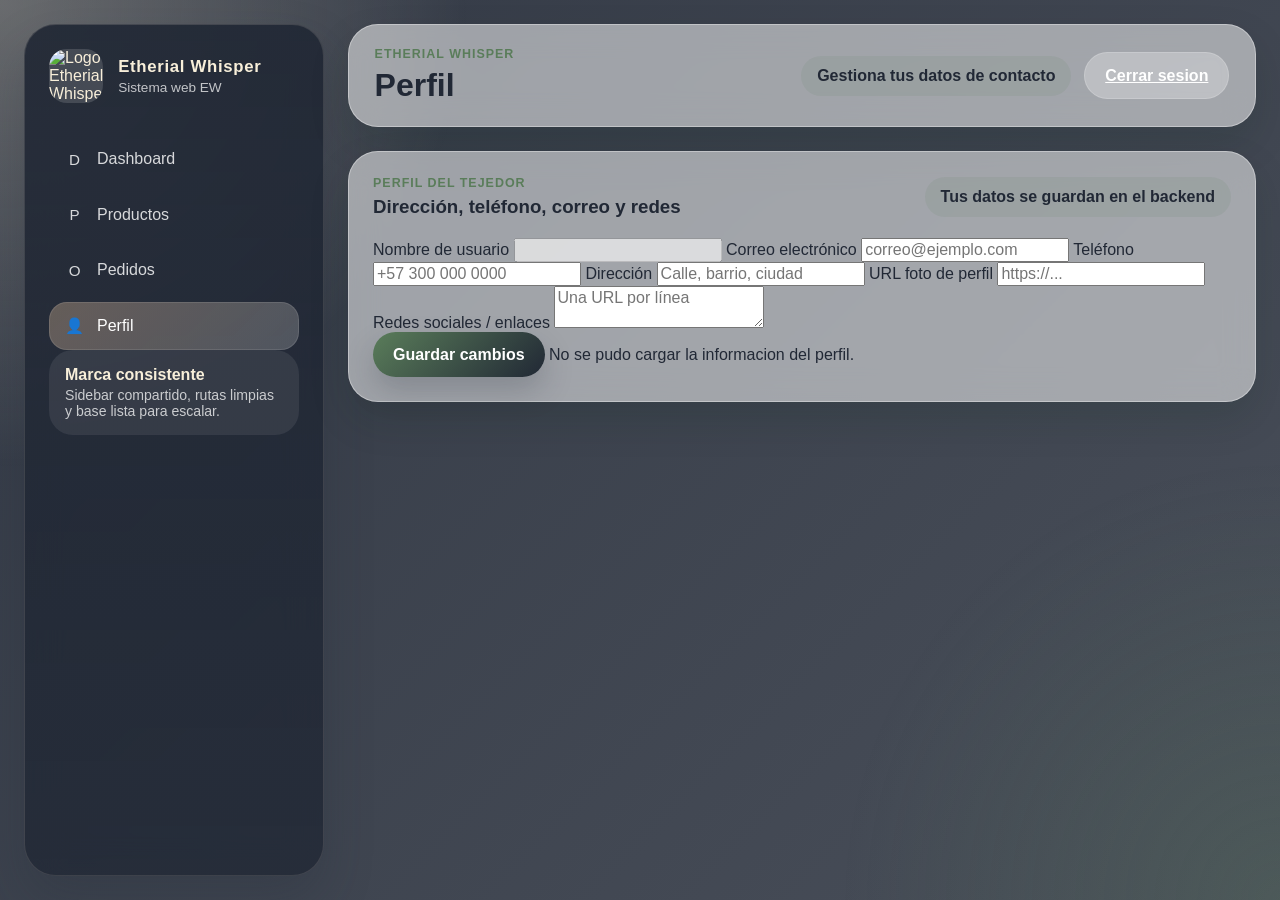
==== perfil.html @ 167bce97 "gran avance pagos y cambio estilo" ====
<!DOCTYPE html>
<html lang="es">
<head>
  <meta charset="UTF-8">
  <meta name="viewport" content="width=device-width, initial-scale=1.0">
  <title>EW | Perfil</title>
  <link rel="stylesheet" href="css/global.css">
  <link rel="stylesheet" href="css/tablero.css">
</head>
<body data-page="perfil">
  <div class="page-shell">
    <aside class="sidebar" data-sidebar></aside>

    <main class="content-shell">
      <header class="topbar">
        <div>
          <p class="eyebrow">Etherial Whisper</p>
          <h1>Perfil</h1>
        </div>
        <div class="topbar-actions">
          <span class="welcome-chip">Gestiona tus datos de contacto</span>
          <a class="button ghost" href="/logout">Cerrar sesion</a>
        </div>
      </header>

      <section class="panel module-panel">
        <div class="panel-header">
          <div>
            <p class="panel-kicker">Perfil del tejedor</p>
            <h3>Dirección, teléfono, correo y redes</h3>
          </div>
          <span class="section-badge">Tus datos se guardan en el backend</span>
        </div>

        <form class="profile-form" id="profileForm">
          <div class="form-grid">
            <label class="field-group">
              <span>Nombre de usuario</span>
              <input type="text" id="username" disabled>
            </label>
            <label class="field-group">
              <span>Correo electrónico</span>
              <input type="email" id="email" placeholder="correo@ejemplo.com">
            </label>
            <label class="field-group">
              <span>Teléfono</span>
              <input type="tel" id="phone" placeholder="+57 300 000 0000">
            </label>
            <label class="field-group field-full">
              <span>Dirección</span>
              <input type="text" id="address" placeholder="Calle, barrio, ciudad">
            </label>
            <label class="field-group field-full">
              <span>URL foto de perfil</span>
              <input type="url" id="photoUrl" placeholder="https://...">
            </label>
            <label class="field-group field-full">
              <span>Redes sociales / enlaces</span>
              <textarea id="socialLinks" placeholder="Una URL por línea"></textarea>
            </label>
          </div>

          <div class="profile-actions">
            <button class="button primary" type="submit">Guardar cambios</button>
            <span class="mini-copy" id="profileStatus">Cargando datos...</span>
          </div>
        </form>
      </section>
    </main>
  </div>

  <script src="js/shared-layout.js"></script>
  <script src="js/perfil.js"></script>
</body>
</html>
---- css/global.css ----
:root {
  --brand-dark: #212835;
  --brand: #5a7d5a;
  --brand-soft: #bfa288;
  --mint: #f8efda;
  --surface: rgba(255, 255, 255, 0.52);
  --surface-strong: rgba(255, 255, 255, 0.72);
  --border-soft: rgba(255, 255, 255, 0.35);
  --text-strong: #212835;
  --text-main: #212835;
  --text-muted: #747274;
  --shadow-soft: 0 18px 40px rgba(9, 37, 24, 0.14);
}

* {
  box-sizing: border-box;
}

html,
body {
  margin: 0;
  min-height: 100%;
}

body {
  font-family: "Segoe UI", "Trebuchet MS", sans-serif;
  color: var(--text-main);
  background:
    linear-gradient(135deg, rgba(33, 40, 53, 0.92), rgba(33, 40, 53, 0.82)),
    url("../images/Branding/background.jpg") center / cover fixed;
}

body::before {
  content: "";
  position: fixed;
  inset: 0;
  background:
    radial-gradient(circle at top left, rgba(248, 239, 218, 0.28), transparent 30%),
    radial-gradient(circle at bottom right, rgba(90, 125, 90, 0.24), transparent 28%);
  pointer-events: none;
}

a {
  color: inherit;
}

button,
input,
select,
textarea {
  font: inherit;
}

.page-shell {
  position: relative;
  z-index: 1;
  display: grid;
  grid-template-columns: 300px minmax(0, 1fr);
  min-height: 100vh;
  gap: 1.5rem;
  padding: 1.5rem;
}

.sidebar {
  position: sticky;
  top: 1.5rem;
  align-self: start;
  min-height: calc(100vh - 3rem);
  padding: 1.5rem;
  border-radius: 32px;
  background: linear-gradient(180deg, rgba(33, 40, 53, 0.92), rgba(33, 40, 53, 0.82));
  border: 1px solid rgba(248, 239, 218, 0.12);
  backdrop-filter: blur(18px);
  box-shadow: 0 24px 50px rgba(33, 40, 53, 0.24);
  color: #f8efda;
}

.sidebar-shell {
  display: flex;
  flex-direction: column;
  height: 100%;
}

.brand-block {
  display: flex;
  align-items: center;
  gap: 0.95rem;
  margin-bottom: 2rem;
}

.brand-logo {
  width: 54px;
  height: 54px;
  border-radius: 18px;
  object-fit: cover;
  background: rgba(255, 255, 255, 0.14);
}

.brand-copy {
  display: grid;
  gap: 0.15rem;
}

.brand-title {
  font-size: 1.05rem;
  font-weight: 800;
  letter-spacing: 0.04em;
}

.brand-subtitle {
  font-size: 0.85rem;
  color: rgba(255, 255, 255, 0.72);
}

.sidebar-nav {
  display: grid;
  gap: 0.45rem;
}

.sidebar-link {
  display: flex;
  align-items: center;
  gap: 0.8rem;
  padding: 0.95rem 1rem;
  border-radius: 18px;
  text-decoration: none;
  color: rgba(255, 255, 255, 0.82);
  transition: transform 180ms ease, background 180ms ease, color 180ms ease;
}

.sidebar-link:hover {
  transform: translateX(4px);
  background: rgba(255, 255, 255, 0.12);
  color: white;
}

.sidebar-link.active {
  background: linear-gradient(135deg, rgba(191, 162, 135, 0.42), rgba(255, 255, 255, 0.2));
  color: white;
  box-shadow: inset 0 0 0 1px rgba(255, 255, 255, 0.1);
}

.sidebar-icon {
  width: 1.2rem;
  text-align: center;
  font-size: 0.95rem;
}

.sidebar-footer {
  margin-top: auto;
  padding: 1rem;
  border-radius: 24px;
  background: rgba(255, 255, 255, 0.08);
}

.sidebar-footer p {
  margin: 0.2rem 0 0;
  color: rgba(255, 255, 255, 0.74);
  font-size: 0.88rem;
}

.content-shell {
  display: grid;
  align-content: start;
  gap: 1.5rem;
}

.topbar,
.hero-panel,
.panel,
.stat-card {
  border-radius: 30px;
  backdrop-filter: blur(16px);
  background: var(--surface);
  border: 1px solid var(--border-soft);
  box-shadow: var(--shadow-soft);
}

.topbar {
  display: flex;
  justify-content: space-between;
  align-items: center;
  gap: 1rem;
  padding: 1.4rem 1.6rem;
}

.topbar h1,
.hero-panel h2,
.panel h3 {
  margin: 0;
  color: var(--text-strong);
}

.eyebrow,
.hero-kicker,
.panel-kicker,
.stat-label {
  margin: 0 0 0.35rem;
  text-transform: uppercase;
  letter-spacing: 0.08em;
  font-size: 0.78rem;
  font-weight: 800;
  color: var(--brand);
}

.topbar-actions {
  display: flex;
  align-items: center;
  gap: 0.8rem;
  flex-wrap: wrap;
  justify-content: flex-end;
}

.welcome-chip,
.section-badge {
  display: inline-flex;
  align-items: center;
  padding: 0.7rem 1rem;
  border-radius: 999px;
  background: rgba(90, 125, 90, 0.11);
  color: var(--brand-dark);
  font-weight: 700;
}

.hero-panel {
  display: flex;
  justify-content: space-between;
  align-items: center;
  gap: 1rem;
  padding: 1.75rem;
}

.hero-copy {
  max-width: 62ch;
  margin: 0.75rem 0 0;
  color: var(--text-muted);
  line-height: 1.6;
}

.hero-actions {
  display: flex;
  gap: 0.85rem;
  flex-wrap: wrap;
}

.stats-grid {
  display: grid;
  grid-template-columns: repeat(2, minmax(0, 1fr));
  gap: 1.25rem;
}

.stat-card {
  padding: 1.5rem;
}

.stat-value {
  margin: 0;
  font-size: clamp(2rem, 4vw, 3rem);
  line-height: 1;
  color: var(--text-strong);
  font-weight: 900;
}

.stat-meta {
  display: block;
  margin-top: 0.6rem;
  color: var(--text-muted);
}

.panel {
  padding: 1.5rem;
}

.panel-header {
  display: flex;
  justify-content: space-between;
  align-items: center;
  gap: 1rem;
  margin-bottom: 1.25rem;
}

.text-link {
  color: var(--brand-dark);
  font-weight: 700;
  text-decoration: none;
}

.text-link:hover {
  text-decoration: underline;
}

.button {
  display: inline-flex;
  align-items: center;
  justify-content: center;
  gap: 0.5rem;
  border: none;
  border-radius: 999px;
  padding: 0.85rem 1.25rem;
  cursor: pointer;
  font-weight: 700;
  transition: transform 180ms ease, box-shadow 180ms ease, background 180ms ease;
}

.button:hover {
  transform: translateY(-2px);
}

.button.primary {
  color: white;
  background: linear-gradient(135deg, var(--brand), var(--brand-dark));
  box-shadow: 0 14px 30px rgba(33, 40, 53, 0.22);
}

.button.secondary,
.button.ghost {
  color: var(--brand-dark);
  background: rgba(255, 255, 255, 0.78);
  border: 1px solid rgba(33, 40, 53, 0.1);
}

.button.ghost {
  background: rgba(255, 255, 255, 0.28);
  color: white;
  border-color: rgba(255, 255, 255, 0.18);
}

@media (max-width: 1080px) {
  .page-shell {
    grid-template-columns: 1fr;
  }

  .sidebar {
    position: static;
    min-height: auto;
  }
}

@media (max-width: 768px) {
  .page-shell {
    padding: 1rem;
    gap: 1rem;
  }

  .topbar,
  .hero-panel,
  .panel,
  .stat-card {
    border-radius: 24px;
  }

  .topbar,
  .hero-panel,
  .panel-header {
    flex-direction: column;
    align-items: flex-start;
  }

  .stats-grid {
    grid-template-columns: 1fr;
  }
}

.public-page {
  position: relative;
  z-index: 1;
  min-height: 100vh;
  padding: 1.5rem;
  display: grid;
  align-content: start;
  gap: 1.5rem;
}

.glass-surface,
.glass-panel {
  border-radius: 30px;
  background: var(--surface);
  border: 1px solid var(--border-soft);
  backdrop-filter: blur(16px);
  box-shadow: var(--shadow-soft);
}

.glass-panel {
  padding: 1.25rem;
}

.site-header {
  display: flex;
  justify-content: space-between;
  align-items: center;
  gap: 1rem;
  padding: 1rem 1.35rem;
}

.site-brand {
  display: flex;
  align-items: center;
  gap: 0.9rem;
  text-decoration: none;
}

.site-brand-logo {
  width: 58px;
  height: 58px;
  border-radius: 18px;
  object-fit: cover;
}

.site-brand-title,
.site-brand-subtitle {
  display: block;
}

.site-brand-title {
  color: var(--text-strong);
  font-weight: 900;
  letter-spacing: 0.04em;
}

.site-brand-subtitle {
  color: var(--text-muted);
  font-size: 0.9rem;
}

.site-nav {
  display: flex;
  align-items: center;
  gap: 0.8rem;
  flex-wrap: wrap;
  justify-content: flex-end;
}

.site-nav a,
.cart-toggle,
.cart-chip {
  display: inline-flex;
  align-items: center;
  gap: 0.55rem;
  min-height: 44px;
  padding: 0.75rem 1rem;
  border-radius: 999px;
  border: 1px solid rgba(33, 40, 53, 0.1);
  text-decoration: none;
  color: var(--brand-dark);
  background: rgba(255, 255, 255, 0.78);
  font-weight: 700;
}

.cart-toggle {
  cursor: pointer;
}

.cart-counter {
  min-width: 1.6rem;
  min-height: 1.6rem;
  padding: 0.15rem 0.35rem;
  border-radius: 999px;
  display: inline-flex;
  align-items: center;
  justify-content: center;
  background: linear-gradient(135deg, var(--brand), var(--brand-dark));
  color: white;
  font-size: 0.82rem;
}

.page-frame {
  display: grid;
  grid-template-columns: minmax(0, 1.8fr) minmax(320px, 0.95fr);
  gap: 1.5rem;
}

.section-eyebrow {
  margin: 0 0 0.35rem;
  text-transform: uppercase;
  letter-spacing: 0.08em;
  font-size: 0.78rem;
  font-weight: 800;
  color: var(--brand);
}

.section-title {
  margin: 0;
  color: var(--text-strong);
}

.hero-text {
  margin: 0;
  color: var(--text-muted);
  line-height: 1.7;
}

.hero-actions {
  display: flex;
  gap: 0.8rem;
  flex-wrap: wrap;
}

.site-footer {
  display: flex;
  justify-content: space-between;
  align-items: center;
  gap: 1rem;
  color: rgba(255, 255, 255, 0.86);
}

.site-footer a {
  color: white;
  font-weight: 700;
}

@media (max-width: 980px) {
  .page-frame {
    grid-template-columns: 1fr;
  }
}

@media (max-width: 768px) {
  .public-page {
    padding: 1rem;
    gap: 1rem;
  }

  .site-header,
  .site-footer {
    flex-direction: column;
    align-items: flex-start;
  }
}
---- css/tablero.css ----
.dashboard-grid {
  display: grid;
  grid-template-columns: repeat(2, minmax(0, 1fr));
  gap: 1.5rem;
}

.activity-list {
  list-style: none;
  margin: 0;
  padding: 0;
  display: grid;
  gap: 0.9rem;
}

.activity-item {
  display: flex;
  align-items: center;
  justify-content: space-between;
  gap: 1rem;
  padding: 1rem 1.1rem;
  border-radius: 20px;
  background: rgba(255, 255, 255, 0.55);
  border: 1px solid rgba(255, 255, 255, 0.65);
}

.activity-copy {
  display: grid;
  gap: 0.2rem;
}

.activity-title {
  font-weight: 700;
  color: var(--text-strong);
}

.activity-description {
  color: var(--text-muted);
  font-size: 0.95rem;
}

.status-pill {
  display: inline-flex;
  align-items: center;
  justify-content: center;
  padding: 0.45rem 0.8rem;
  border-radius: 999px;
  font-size: 0.8rem;
  font-weight: 700;
  background: rgba(33, 40, 53, 0.12);
  color: var(--brand-dark);
}

@media (max-width: 960px) {
  .dashboard-grid {
    grid-template-columns: 1fr;
  }
}
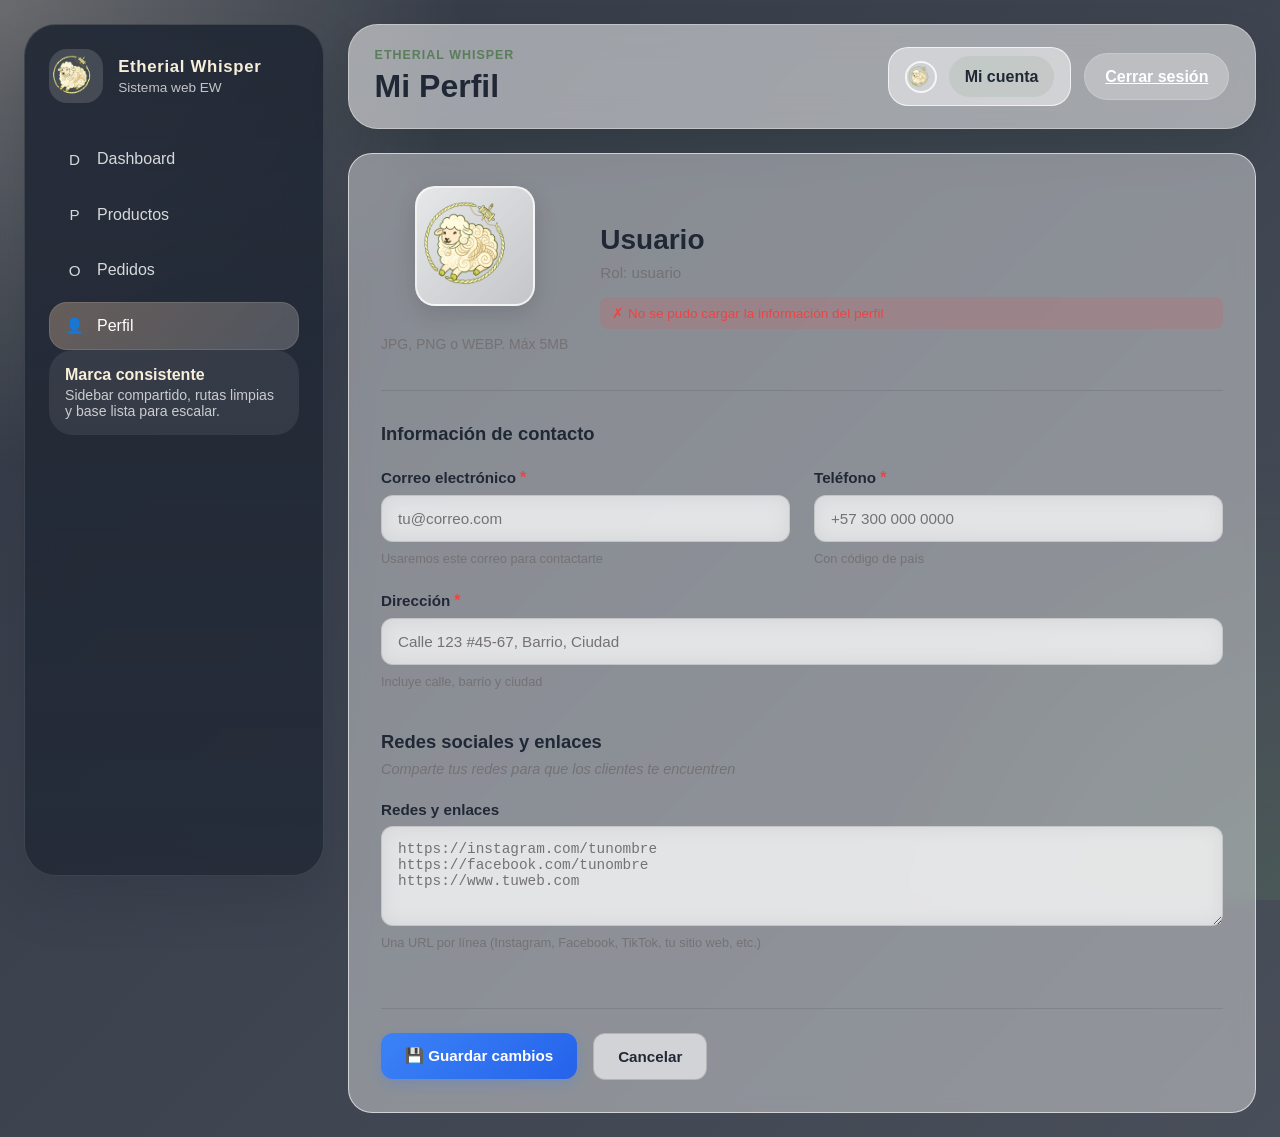
==== commit 37dedcd2: "usuario mejorado" ====
--- a/perfil.html
+++ b/perfil.html
@@ -6,6 +6,7 @@
   <title>EW | Perfil</title>
   <link rel="stylesheet" href="css/global.css">
   <link rel="stylesheet" href="css/tablero.css">
+  <link rel="stylesheet" href="css/perfil.css">
 </head>
 <body data-page="perfil">
   <div class="page-shell">
@@ -15,54 +16,91 @@
       <header class="topbar">
         <div>
           <p class="eyebrow">Etherial Whisper</p>
-          <h1>Perfil</h1>
+          <h1>Mi Perfil</h1>
         </div>
         <div class="topbar-actions">
-          <span class="welcome-chip">Gestiona tus datos de contacto</span>
-          <a class="button ghost" href="/logout">Cerrar sesion</a>
+          <div class="user-profile-chip">
+            <img id="topbarUserPhoto" class="user-photo-thumbnail" src="images/Branding/logo.png" alt="Foto perfil">
+            <span class="welcome-chip" id="topbarUsername">Mi cuenta</span>
+          </div>
+          <a class="button ghost" href="/logout">Cerrar sesión</a>
         </div>
       </header>
 
-      <section class="panel module-panel">
-        <div class="panel-header">
-          <div>
-            <p class="panel-kicker">Perfil del tejedor</p>
-            <h3>Dirección, teléfono, correo y redes</h3>
+      <section class="profile-panel">
+        <div class="profile-header">
+          <div class="profile-photo-section">
+            <div class="profile-photo-container">
+              <img id="profilePhotoPreview" class="profile-photo" src="images/Branding/logo.png" alt="Foto de perfil">
+              <label for="photoUpload" class="photo-upload-label">
+                <span class="upload-icon">📷</span>
+                <span class="upload-text">Cambiar foto</span>
+              </label>
+              <input type="file" id="photoUpload" class="photo-upload-input" accept="image/*">
+            </div>
+            <p class="photo-info">JPG, PNG o WEBP. Máx 5MB</p>
           </div>
-          <span class="section-badge">Tus datos se guardan en el backend</span>
+
+          <div class="profile-intro">
+            <h2 id="displayUsername">Usuario</h2>
+            <p class="profile-role" id="displayRole">Rol: usuario</p>
+            <p class="profile-status" id="profileStatus">Cargando datos...</p>
+          </div>
         </div>
 
         <form class="profile-form" id="profileForm">
-          <div class="form-grid">
-            <label class="field-group">
-              <span>Nombre de usuario</span>
-              <input type="text" id="username" disabled>
-            </label>
-            <label class="field-group">
-              <span>Correo electrónico</span>
-              <input type="email" id="email" placeholder="correo@ejemplo.com">
-            </label>
-            <label class="field-group">
-              <span>Teléfono</span>
-              <input type="tel" id="phone" placeholder="+57 300 000 0000">
-            </label>
-            <label class="field-group field-full">
-              <span>Dirección</span>
-              <input type="text" id="address" placeholder="Calle, barrio, ciudad">
-            </label>
-            <label class="field-group field-full">
-              <span>URL foto de perfil</span>
-              <input type="url" id="photoUrl" placeholder="https://...">
-            </label>
-            <label class="field-group field-full">
-              <span>Redes sociales / enlaces</span>
-              <textarea id="socialLinks" placeholder="Una URL por línea"></textarea>
-            </label>
+          <div class="form-section">
+            <h3>Información de contacto</h3>
+            
+            <div class="form-grid">
+              <div class="form-field">
+                <label for="email">
+                  <span class="field-label">Correo electrónico</span>
+                  <span class="field-required">*</span>
+                </label>
+                <input type="email" id="email" placeholder="tu@correo.com" required>
+                <span class="field-hint">Usaremos este correo para contactarte</span>
+              </div>
+
+              <div class="form-field">
+                <label for="phone">
+                  <span class="field-label">Teléfono</span>
+                  <span class="field-required">*</span>
+                </label>
+                <input type="tel" id="phone" placeholder="+57 300 000 0000" required>
+                <span class="field-hint">Con código de país</span>
+              </div>
+            </div>
+
+            <div class="form-field">
+              <label for="address">
+                <span class="field-label">Dirección</span>
+                <span class="field-required">*</span>
+              </label>
+              <input type="text" id="address" placeholder="Calle 123 #45-67, Barrio, Ciudad" required>
+              <span class="field-hint">Incluye calle, barrio y ciudad</span>
+            </div>
           </div>
 
-          <div class="profile-actions">
-            <button class="button primary" type="submit">Guardar cambios</button>
-            <span class="mini-copy" id="profileStatus">Cargando datos...</span>
+          <div class="form-section">
+            <h3>Redes sociales y enlaces</h3>
+            <p class="section-description">Comparte tus redes para que los clientes te encuentren</p>
+            
+            <div class="form-field">
+              <label for="socialLinks">
+                <span class="field-label">Redes y enlaces</span>
+              </label>
+              <textarea id="socialLinks" placeholder="https://instagram.com/tunombre&#10;https://facebook.com/tunombre&#10;https://www.tuweb.com" rows="4"></textarea>
+              <span class="field-hint">Una URL por línea (Instagram, Facebook, TikTok, tu sitio web, etc.)</span>
+            </div>
+          </div>
+
+          <div class="form-actions">
+            <button class="button primary" type="submit">
+              <span>💾 Guardar cambios</span>
+            </button>
+            <button class="button secondary" type="reset">Cancelar</button>
+            <span class="save-message" id="saveMessage"></span>
           </div>
         </form>
       </section>
--- a/css/perfil.css
+++ b/css/perfil.css
@@ -0,0 +1,391 @@
+/* ========================================
+   PERFIL USUARIO - ESTILOS MEJORADOS
+   ======================================== */
+
+:root {
+  --form-bg: rgba(255, 255, 255, 0.6);
+  --form-border: rgba(0, 0, 0, 0.1);
+  --form-focus: rgba(0, 0, 0, 0.15);
+  --success-color: #4ade80;
+  --error-color: #ef4444;
+}
+
+/* ========== USUARIO PROFILE CHIP EN TOPBAR ========== */
+.user-profile-chip {
+  display: flex;
+  align-items: center;
+  gap: 0.75rem;
+  padding: 0.5rem 1rem;
+  border-radius: 20px;
+  background: rgba(255, 255, 255, 0.5);
+  border: 1px solid rgba(255, 255, 255, 0.7);
+}
+
+.user-photo-thumbnail {
+  width: 32px;
+  height: 32px;
+  border-radius: 50%;
+  object-fit: cover;
+  border: 2px solid rgba(255, 255, 255, 0.8);
+}
+
+/* ========== PANEL PRINCIPAL ========== */
+.profile-panel {
+  display: grid;
+  gap: 2rem;
+  padding: 2rem;
+  background: rgba(255, 255, 255, 0.4);
+  border-radius: 24px;
+  border: 1px solid rgba(255, 255, 255, 0.6);
+  backdrop-filter: blur(10px);
+}
+
+/* ========== ENCABEZADO DEL PERFIL ========== */
+.profile-header {
+  display: flex;
+  gap: 2rem;
+  padding-bottom: 1.5rem;
+  border-bottom: 1px solid rgba(0, 0, 0, 0.1);
+}
+
+.profile-photo-section {
+  display: flex;
+  flex-direction: column;
+  align-items: center;
+  gap: 1rem;
+  flex-shrink: 0;
+}
+
+.profile-photo-container {
+  position: relative;
+  width: 120px;
+  height: 120px;
+  border-radius: 20px;
+  overflow: hidden;
+  background: linear-gradient(135deg, rgba(255, 255, 255, 0.8), rgba(255, 255, 255, 0.5));
+  border: 2px solid rgba(255, 255, 255, 0.7);
+  box-shadow: 0 8px 24px rgba(0, 0, 0, 0.12);
+  cursor: pointer;
+  transition: all 0.3s ease;
+}
+
+.profile-photo-container:hover {
+  transform: translateY(-2px);
+  box-shadow: 0 12px 32px rgba(0, 0, 0, 0.15);
+}
+
+.profile-photo {
+  width: 100%;
+  height: 100%;
+  object-fit: cover;
+  display: block;
+}
+
+.photo-upload-label {
+  position: absolute;
+  inset: 0;
+  display: flex;
+  flex-direction: column;
+  align-items: center;
+  justify-content: center;
+  gap: 0.25rem;
+  background: rgba(0, 0, 0, 0.5);
+  color: white;
+  opacity: 0;
+  transition: opacity 0.3s ease;
+  cursor: pointer;
+  border-radius: 20px;
+}
+
+.profile-photo-container:hover .photo-upload-label {
+  opacity: 1;
+}
+
+.upload-icon {
+  font-size: 1.75rem;
+}
+
+.upload-text {
+  font-size: 0.75rem;
+  font-weight: 600;
+  text-align: center;
+  line-height: 1.2;
+}
+
+.photo-upload-input {
+  display: none;
+}
+
+.photo-info {
+  font-size: 0.875rem;
+  color: var(--text-muted);
+  text-align: center;
+}
+
+.profile-intro {
+  display: flex;
+  flex-direction: column;
+  justify-content: center;
+  gap: 0.5rem;
+  flex: 1;
+}
+
+.profile-intro h2 {
+  font-size: 1.75rem;
+  font-weight: 700;
+  margin: 0;
+  color: var(--text-strong);
+}
+
+.profile-role {
+  font-size: 0.95rem;
+  color: var(--text-muted);
+  margin: 0;
+}
+
+.profile-status {
+  font-size: 0.85rem;
+  color: var(--text-muted);
+  margin: 0.5rem 0 0 0;
+  padding: 0.5rem 0.75rem;
+  background: rgba(200, 200, 200, 0.2);
+  border-radius: 8px;
+  display: inline-block;
+}
+
+.profile-status.success {
+  color: var(--success-color);
+  background: rgba(74, 222, 128, 0.15);
+}
+
+.profile-status.error {
+  color: var(--error-color);
+  background: rgba(239, 68, 68, 0.15);
+}
+
+/* ========== FORMULARIO ========== */
+.profile-form {
+  display: grid;
+  gap: 2.5rem;
+}
+
+.form-section {
+  display: grid;
+  gap: 1.5rem;
+}
+
+.form-section h3 {
+  font-size: 1.15rem;
+  font-weight: 700;
+  color: var(--text-strong);
+  margin: 0;
+  display: flex;
+  align-items: center;
+  gap: 0.75rem;
+}
+
+.section-description {
+  font-size: 0.9rem;
+  color: var(--text-muted);
+  margin: -1rem 0 0 0;
+  font-style: italic;
+}
+
+.form-grid {
+  display: grid;
+  grid-template-columns: repeat(auto-fit, minmax(240px, 1fr));
+  gap: 1.5rem;
+}
+
+.form-field {
+  display: grid;
+  gap: 0.5rem;
+}
+
+.form-field label {
+  display: flex;
+  align-items: baseline;
+  gap: 0.25rem;
+}
+
+.field-label {
+  font-weight: 600;
+  color: var(--text-strong);
+  font-size: 0.95rem;
+}
+
+.field-required {
+  color: var(--error-color);
+  font-weight: 700;
+}
+
+.form-field input,
+.form-field textarea {
+  padding: 0.875rem 1rem;
+  border-radius: 12px;
+  border: 1.5px solid var(--form-border);
+  background: var(--form-bg);
+  color: var(--text-strong);
+  font-family: inherit;
+  font-size: 0.95rem;
+  transition: all 0.3s ease;
+  backdrop-filter: blur(10px);
+}
+
+.form-field input::placeholder,
+.form-field textarea::placeholder {
+  color: var(--text-muted);
+}
+
+.form-field input:focus,
+.form-field textarea:focus {
+  outline: none;
+  border-color: var(--form-focus);
+  background: rgba(255, 255, 255, 0.8);
+  box-shadow: 0 0 0 3px rgba(0, 0, 0, 0.05);
+}
+
+.form-field textarea {
+  resize: vertical;
+  min-height: 100px;
+  font-family: 'Monaco', 'Courier New', monospace;
+  font-size: 0.9rem;
+}
+
+.field-hint {
+  font-size: 0.8rem;
+  color: var(--text-muted);
+  line-height: 1.4;
+}
+
+/* ========== ACCIONES DEL FORMULARIO ========== */
+.form-actions {
+  display: flex;
+  align-items: center;
+  gap: 1rem;
+  margin-top: 1rem;
+  padding-top: 1.5rem;
+  border-top: 1px solid rgba(0, 0, 0, 0.1);
+}
+
+.form-actions .button {
+  display: inline-flex;
+  align-items: center;
+  justify-content: center;
+  gap: 0.5rem;
+  padding: 0.875rem 1.5rem;
+  border-radius: 12px;
+  font-weight: 600;
+  font-size: 0.95rem;
+  border: none;
+  cursor: pointer;
+  transition: all 0.3s ease;
+  text-decoration: none;
+}
+
+.form-actions .button.primary {
+  background: linear-gradient(135deg, #3b82f6, #2563eb);
+  color: white;
+  box-shadow: 0 4px 12px rgba(59, 130, 246, 0.3);
+}
+
+.form-actions .button.primary:hover {
+  transform: translateY(-1px);
+  box-shadow: 0 6px 16px rgba(59, 130, 246, 0.4);
+}
+
+.form-actions .button.primary:active {
+  transform: translateY(0);
+  box-shadow: 0 2px 8px rgba(59, 130, 246, 0.3);
+}
+
+.form-actions .button.secondary {
+  background: rgba(255, 255, 255, 0.6);
+  color: var(--text-strong);
+  border: 1.5px solid rgba(0, 0, 0, 0.15);
+}
+
+.form-actions .button.secondary:hover {
+  background: rgba(255, 255, 255, 0.8);
+  border-color: rgba(0, 0, 0, 0.25);
+}
+
+.save-message {
+  margin-left: auto;
+  font-size: 0.9rem;
+  font-weight: 500;
+  color: var(--text-muted);
+  min-height: 1.4rem;
+  display: flex;
+  align-items: center;
+}
+
+.save-message.success {
+  color: var(--success-color);
+}
+
+.save-message.error {
+  color: var(--error-color);
+}
+
+/* ========== RESPONSIVO ========== */
+@media (max-width: 768px) {
+  .profile-panel {
+    padding: 1.5rem;
+    gap: 1.5rem;
+  }
+
+  .profile-header {
+    flex-direction: column;
+    align-items: center;
+    text-align: center;
+    gap: 1.5rem;
+  }
+
+  .profile-intro {
+    justify-content: flex-start;
+  }
+
+  .profile-intro h2 {
+    font-size: 1.5rem;
+  }
+
+  .form-grid {
+    grid-template-columns: 1fr;
+  }
+
+  .form-actions {
+    flex-direction: column;
+    align-items: stretch;
+  }
+
+  .form-actions .button {
+    width: 100%;
+  }
+
+  .save-message {
+    margin-left: 0;
+    order: -1;
+    text-align: center;
+  }
+}
+
+@media (max-width: 480px) {
+  .profile-photo-container {
+    width: 100px;
+    height: 100px;
+  }
+
+  .profile-intro h2 {
+    font-size: 1.25rem;
+  }
+
+  .form-section h3 {
+    font-size: 1rem;
+  }
+
+  .form-field input,
+  .form-field textarea {
+    padding: 0.75rem 0.875rem;
+  }
+}
